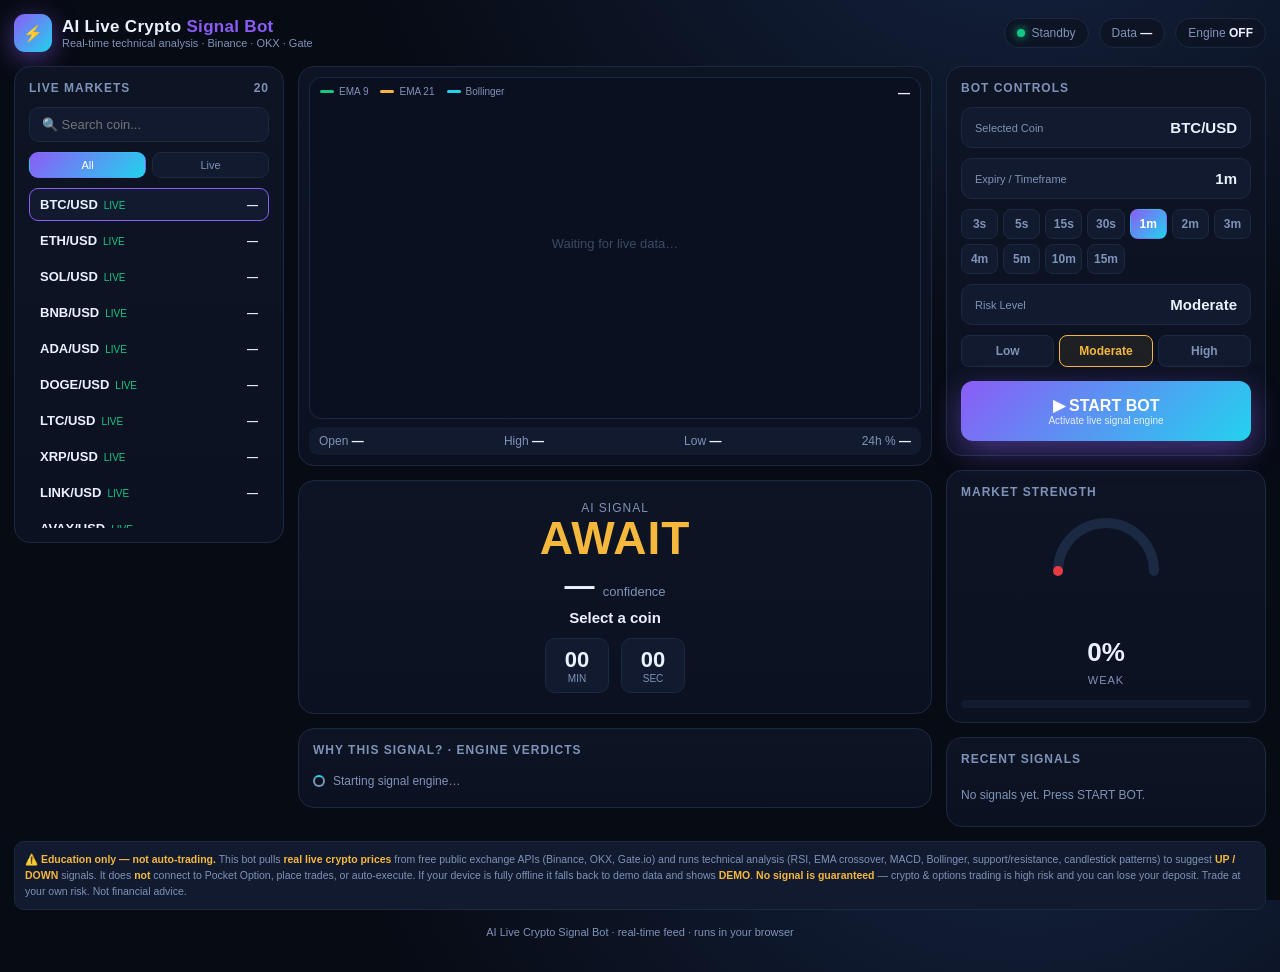
==== crypto.html @ a2db17c5 "Add simple homepage launcher, backtest guide; reorganize files for easy access Co-authored-by: arena" ====
<!DOCTYPE html>
<html lang="en">
<head>
<meta charset="UTF-8" />
<meta name="viewport" content="width=device-width, initial-scale=1.0, maximum-scale=1.0, user-scalable=no" />
<title>AI Live Crypto Signal Bot — Real-Time Signals</title>
<base href="./">
<style>
  :root{
    --bg:#070b14; --panel:#0d1424; --panel2:#111a2e; --line:#1c2942;
    --txt:#eaf1ff; --mut:#7f93b8; --green:#16c784; --red:#ea3943; --cyan:#22d3ee;
    --gold:#f5b83d; --violet:#8b5cf6;
  }
  *{box-sizing:border-box;margin:0;padding:0;-webkit-tap-highlight-color:transparent}
  html,body{height:100%}
  body{
    background:radial-gradient(1200px 800px at 80% -10%,#14223f 0%,var(--bg) 55%);
    color:var(--txt);font-family:-apple-system,BlinkMacSystemFont,"Segoe UI",Roboto,Helvetica,Arial,sans-serif;
    overflow-x:hidden;
  }
  .wrap{max-width:1280px;margin:0 auto;padding:14px}
  header{display:flex;align-items:center;justify-content:space-between;gap:12px;flex-wrap:wrap;margin-bottom:14px}
  .logo{display:flex;align-items:center;gap:10px}
  .logo .bolt{width:38px;height:38px;border-radius:11px;display:grid;place-items:center;
    background:linear-gradient(135deg,var(--violet),var(--cyan));box-shadow:0 6px 24px rgba(139,92,246,.5)}
  .logo h1{font-size:17px;letter-spacing:.3px}
  .logo small{display:block;color:var(--mut);font-size:11px;font-weight:500}
  .hdr-right{display:flex;gap:10px;align-items:center;flex-wrap:wrap}
  .status-pill{display:flex;align-items:center;gap:7px;background:var(--panel);border:1px solid var(--line);
    padding:7px 12px;border-radius:30px;font-size:12px;color:var(--mut)}
  .dot{width:8px;height:8px;border-radius:50%;background:var(--green);box-shadow:0 0 8px var(--green);animation:pulse 1.6s infinite}
  .dot.off{background:var(--mut);box-shadow:none;animation:none}
  @keyframes pulse{50%{opacity:.4}}
  .serv{padding:7px 12px;border-radius:30px;background:var(--panel);border:1px solid var(--line);font-size:12px;color:var(--mut)}
  .serv b{color:var(--txt)}

  .grid{display:grid;grid-template-columns:270px 1fr 320px;gap:14px}
  @media(max-width:1080px){.grid{grid-template-columns:1fr 1fr}.col-right{grid-column:1/-1}}
  @media(max-width:760px){.grid{grid-template-columns:1fr}.col-right{grid-column:auto}}

  .panel{background:linear-gradient(180deg,var(--panel),#0b1120);border:1px solid var(--line);border-radius:16px;padding:14px;margin-bottom:14px}
  .panel h3{font-size:12px;letter-spacing:1px;text-transform:uppercase;color:var(--mut);margin-bottom:12px;display:flex;align-items:center;justify-content:space-between}

  .search{width:100%;background:var(--panel2);border:1px solid var(--line);border-radius:10px;color:var(--txt);
    padding:9px 12px;font-size:13px;margin-bottom:10px;outline:none}
  .search:focus{border-color:var(--violet)}
  .pair-cats{display:flex;gap:6px;margin-bottom:10px}
  .cat{flex:1;text-align:center;padding:6px;border-radius:9px;font-size:11px;cursor:pointer;background:var(--panel2);border:1px solid var(--line);color:var(--mut)}
  .cat.active{background:linear-gradient(135deg,var(--violet),var(--cyan));color:#fff;border-color:transparent}
  .pairs{max-height:340px;overflow-y:auto;display:flex;flex-direction:column;gap:3px}
  .pair{display:flex;align-items:center;justify-content:space-between;padding:8px 10px;border-radius:9px;cursor:pointer;border:1px solid transparent;font-size:13px}
  .pair:hover{background:var(--panel2)}
  .pair.active{background:var(--panel2);border-color:var(--violet)}
  .pair .name{font-weight:600}
  .pair .tag{font-size:10px;color:var(--green);margin-left:6px}
  .pair .pct{font-size:11px;font-weight:700;display:flex;align-items:center;gap:4px}
  .pct.up{color:var(--green)} .pct.down{color:var(--red)}

  .sel{display:flex;align-items:center;justify-content:space-between;background:var(--panel2);border:1px solid var(--line);border-radius:11px;padding:11px 13px;margin-bottom:10px}
  .sel .lb{font-size:11px;color:var(--mut)}
  .sel .val{font-weight:700;font-size:15px}
  .tf{display:grid;grid-template-columns:repeat(7,1fr);gap:5px;margin-bottom:10px}
  .tf button{padding:7px 0;background:var(--panel2);border:1px solid var(--line);border-radius:8px;color:var(--mut);font-size:12px;cursor:pointer;font-weight:600}
  .tf button.active{background:linear-gradient(135deg,var(--violet),var(--cyan));color:#fff;border-color:transparent}
  .risk{display:grid;grid-template-columns:repeat(3,1fr);gap:5px;margin-bottom:14px}
  .risk button{padding:8px 0;background:var(--panel2);border:1px solid var(--line);border-radius:8px;color:var(--mut);font-size:12px;cursor:pointer;font-weight:600}
  .risk button.active{border-color:var(--gold);color:var(--gold);background:rgba(245,184,61,.08)}
  .startbtn{width:100%;padding:15px;border:none;border-radius:12px;font-size:16px;font-weight:800;cursor:pointer;
    background:linear-gradient(135deg,var(--violet),var(--cyan));color:#fff;box-shadow:0 10px 30px rgba(139,92,246,.45);
    transition:transform .15s,box-shadow .15s}
  .startbtn:active{transform:scale(.98)}
  .startbtn.running{background:linear-gradient(135deg,var(--red),#ff8a00);box-shadow:0 10px 30px rgba(234,57,67,.4)}
  .startbtn small{display:block;font-size:10px;font-weight:500;opacity:.85}

  .signal-card{text-align:center;padding:6px 4px}
  .sc-big{font-size:46px;font-weight:900;letter-spacing:1px;line-height:1}
  .sc-big.up{color:var(--green);text-shadow:0 0 30px rgba(22,199,132,.5)}
  .sc-big.down{color:var(--red);text-shadow:0 0 30px rgba(234,57,67,.5)}
  .sc-big.wait{color:var(--gold)}
  .conf{font-size:30px;font-weight:800;color:var(--txt);margin:8px 0 4px}
  .conf small{font-size:13px;color:var(--mut);font-weight:500}
  .sc-lbl{font-size:12px;color:var(--mut);letter-spacing:1px;text-transform:uppercase}
  .sc-pair{font-size:15px;font-weight:700;margin-top:6px}

  .cd{display:flex;align-items:center;gap:12px;justify-content:center;margin-top:12px}
  .cdbox{background:var(--panel2);border:1px solid var(--line);border-radius:10px;padding:8px 12px;text-align:center;min-width:64px}
  .cdbox .n{font-size:22px;font-weight:800;font-variant-numeric:tabular-nums}
  .cdbox .u{font-size:10px;color:var(--mut)}

  #chartWrap{position:relative;width:100%;border:1px solid var(--line);border-radius:12px;overflow:hidden;background:#0a1020}
  canvas#chart{width:100%;display:block;height:340px}
  .chart-legend{position:absolute;top:8px;left:10px;display:flex;gap:12px;font-size:10px;color:var(--mut)}
  .chart-legend span{display:flex;align-items:center;gap:5px}
  .sw{width:14px;height:3px;border-radius:2px;display:inline-block}
  .price-tag{position:absolute;right:10px;top:8px;font-size:12px;font-weight:700}
  .price-tag.up{color:var(--green)} .price-tag.down{color:var(--red)}

  .scanner-line{display:flex;align-items:center;gap:8px;padding:5px 0;font-size:12px;color:var(--mut);min-height:24px;transition:.3s}
  .scanner-line.active{color:var(--txt)}
  .spin{display:inline-block;width:12px;height:12px;border:2px solid var(--mut);border-top-color:var(--cyan);border-radius:50%;animation:rot .7s linear infinite}
  @keyframes rot{to{transform:rotate(360deg)}}
  .check{color:var(--green);font-weight:700}

  .sig-log{max-height:300px;overflow-y:auto;display:flex;flex-direction:column;gap:5px}
  .sig-item{display:flex;align-items:center;gap:8px;background:var(--panel2);border:1px solid var(--line);border-radius:9px;padding:8px 10px;font-size:12px}
  .sig-item .p{font-weight:700;min-width:86px}
  .sig-item .dir{font-weight:800;padding:3px 9px;border-radius:6px;font-size:11px}
  .sig-item .dir.up{background:rgba(22,199,132,.15);color:var(--green)}
  .sig-item .dir.down{background:rgba(234,57,67,.15);color:var(--red)}
  .sig-item .c{margin-left:auto;font-weight:800}
  .sig-item .t{color:var(--mut);font-variant-numeric:tabular-nums}

  .gauge{display:flex;flex-direction:column;align-items:center;gap:6px}
  .gauge-ring{width:120px;height:120px}
  .gauge .gl{font-size:26px;font-weight:800}
  .gauge .gt{font-size:11px;letter-spacing:1px;text-transform:uppercase;color:var(--mut)}
  .gauge-bar{width:100%;height:8px;background:var(--panel2);border-radius:5px;overflow:hidden;margin-top:8px}
  .gauge-bar i{display:block;height:100%;background:linear-gradient(90deg,var(--cyan),var(--violet));border-radius:5px;transition:width .5s}

  .strat{display:flex;align-items:center;gap:8px;padding:7px 0;font-size:12px;border-bottom:1px dashed var(--line)}
  .strat:last-child{border-bottom:none}
  .strat .sname{font-weight:600}
  .strat .sval{margin-left:auto;font-size:10px;padding:2px 8px;border-radius:20px;font-weight:700}
  .sval.ok{background:rgba(22,199,132,.15);color:var(--green)}
  .sval.no{background:rgba(234,57,67,.15);color:var(--red)}
  .sval.mid{background:rgba(245,184,61,.15);color:var(--gold)}

  .tick{display:flex;justify-content:space-between;font-size:12px;color:var(--mut);margin-top:8px;padding:7px 10px;background:var(--panel2);border-radius:9px}
  .tick b{color:var(--txt);font-variant-numeric:tabular-nums}

  .disc{font-size:10.5px;color:var(--mut);line-height:1.5;border:1px solid var(--line);border-radius:10px;padding:10px;background:var(--panel2)}
  .disc b{color:var(--gold)}
  footer{margin-top:16px;text-align:center;color:var(--mut);font-size:11px;padding-bottom:20px}

  ::-webkit-scrollbar{width:7px;height:7px}
  ::-webkit-scrollbar-thumb{background:var(--line);border-radius:4px}
  ::-webkit-scrollbar-track{background:transparent}
</style>
</head>
<body>
<div class="wrap">

  <header>
    <div class="logo">
      <div class="bolt">⚡</div>
      <div>
        <h1>AI Live Crypto <span style="color:var(--violet)">Signal Bot</span></h1>
        <small>Real-time technical analysis · Binance · OKX · Gate</small>
      </div>
    </div>
    <div class="hdr-right">
      <div class="status-pill"><span class="dot" id="stDot"></span><span id="stTxt">Standby</span></div>
      <div class="serv">Data <b id="srcPill">—</b></div>
      <div class="serv">Engine <b id="engineState">OFF</b></div>
    </div>
  </header>

  <div class="grid">
    <!-- LEFT: pairs -->
    <div class="col-left">
      <div class="panel">
        <h3>Live Markets <span id="pairCount" style="color:var(--mut)">0</span></h3>
        <input class="search" id="pairSearch" placeholder="🔍 Search coin..." />
        <div class="pair-cats">
          <button class="cat active" data-f="all">All</button>
          <button class="cat" data-f="LIVE">Live</button>
        </div>
        <div class="pairs" id="pairList"></div>
      </div>
    </div>

    <!-- CENTER: chart + signal -->
    <div class="col-center">
      <div class="panel" style="padding:10px">
        <div id="chartWrap">
          <div class="chart-legend">
            <span><span class="sw" style="background:var(--green)"></span>EMA 9</span>
            <span><span class="sw" style="background:var(--gold)"></span>EMA 21</span>
            <span><span class="sw" style="background:var(--cyan)"></span>Bollinger</span>
          </div>
          <div class="price-tag" id="priceTag">—</div>
          <canvas id="chart"></canvas>
        </div>
        <div class="tick">
          <span>Open <b id="tOpen">—</b></span>
          <span>High <b id="tHigh">—</b></span>
          <span>Low <b id="tLow">—</b></span>
          <span>24h % <b id="tVol">—</b></span>
        </div>
      </div>

      <div class="panel">
        <div class="signal-card">
          <div class="sc-lbl">AI Signal</div>
          <div class="sc-big wait" id="scDir">AWAIT</div>
          <div class="conf"><span id="scConf">—</span> <small>confidence</small></div>
          <div class="sc-pair" id="scPair">Select a coin</div>
          <div class="cd">
            <div class="cdbox"><div class="n" id="cdMin">00</div><div class="u">MIN</div></div>
            <div class="cdbox"><div class="n" id="cdSec">00</div><div class="u">SEC</div></div>
          </div>
        </div>
      </div>

      <div class="panel">
        <h3>Why this signal? · Engine verdicts</h3>
        <div class="scanner-line" id="scanRoot"><span class="spin"></span><span>Starting signal engine…</span></div>
        <div id="scanList"></div>
      </div>
    </div>

    <!-- RIGHT: controls + recent -->
    <div class="col-right">
      <div class="panel">
        <h3>Bot Controls</h3>
        <div class="sel"><span class="lb">Selected Coin</span><span class="val" id="ctlPair">—</span></div>
        <div class="sel"><span class="lb">Expiry / Timeframe</span><span class="val" id="ctlTF">1m</span></div>
        <div class="tf" id="tfRow"></div>
        <div class="sel" style="margin-top:8px"><span class="lb">Risk Level</span><span class="val" id="ctlRisk">Moderate</span></div>
        <div class="risk" id="riskRow"></div>
        <button class="startbtn" id="startBtn">▶ START BOT<small>Activate live signal engine</small></button>
      </div>

      <div class="panel">
        <h3>Market Strength</h3>
        <div class="gauge">
          <canvas class="gauge-ring" id="gauge" width="120" height="120"></canvas>
          <div class="gl" id="gaugeVal">—</div>
          <div class="gt" id="gaugeLbl">Standby</div>
          <div class="gauge-bar"><i id="gaugeFill" style="width:0%"></i></div>
        </div>
      </div>

      <div class="panel">
        <h3>Recent Signals</h3>
        <div class="sig-log" id="sigLog"><div style="color:var(--mut);font-size:12px;padding:10px 0">No signals yet. Press START BOT.</div></div>
      </div>
    </div>
  </div>

  <div class="disc">
    <b>⚠️ Education only — not auto-trading.</b> This bot pulls <b>real live crypto prices</b> from free public exchange APIs
    (Binance, OKX, Gate.io) and runs technical analysis (RSI, EMA crossover, MACD, Bollinger, support/resistance, candlestick
    patterns) to suggest <b>UP / DOWN</b> signals. It does <b>not</b> connect to Pocket Option, place trades, or auto-execute.
    If your device is fully offline it falls back to demo data and shows <b>DEMO</b>. <b>No signal is guaranteed</b> — crypto &
    options trading is high risk and you can lose your deposit. Trade at your own risk. Not financial advice.
  </div>

  <footer>AI Live Crypto Signal Bot · real-time feed · runs in your browser</footer>
</div>

<script>
/* =========================================================
   AI LIVE CRYPTO SIGNAL BOT — real market data, real analysis
   ========================================================= */

/* ---------------- LIVE PAIRS (real data) ---------------- */
const CRYPTO = ["BTC","ETH","SOL","BNB","ADA","DOGE","LTC","XRP","LINK","AVAX",
                "MATIC","DOT","TRX","TON","SHIB","UNI","ATOM","NEAR","AAVE","ARB"];
// each: [display, BinanceSymbol, OKX-instId, GatePair]
const PAIRS = CRYPTO.map(b=>[b+"/USD", b+"USDT", b+"-USDT", b+"_USDT"]);

/* ---------------- TIME FRAMES ---------------- */
const TFS = ["3s","5s","15s","30s","1m","2m","3m","4m","5m","10m","15m"];
const TF_MS = { "3s":3000,"5s":5000,"15s":15000,"30s":30000,"1m":60000,"2m":120000,
  "3m":180000,"4m":240000,"5m":300000,"10m":600000,"15m":900000 };

/* ---------------- STATE ---------------- */
const state = {
  running:false,
  pairIdx:0,
  filter:"all",
  tf:"1m",
  risk:"Moderate",
  candles:[],
  lastClose:0,
  change:{},
  feedName:"",
  live:false,
  momentum:0,
  vol:0.002,
  regime:"range",
  timer:null,
  lastSignalTf:0,
  scannerIdx:0
};

/* ---------------- LIVE DATA LOADER (multi-exchange) ---------------- */
function norm(o,h,l,c,t){ return {o:+o,h:+h,l:+l,c:+c,t:+t}; }
// Each provider: build URL from pair entry, parse raw JSON into candles (oldest-first).
const PROVIDERS = [
  { name:"Binance", build:s=>`https://data-api.binance.vision/api/v3/klines?symbol=${s[1]}&interval=1m&limit=150`,
    parse:raw=>raw.map(k=>norm(k[1],k[2],k[3],k[4],k[0])) },
  { name:"OKX", build:s=>`https://www.okx.com/api/v5/market/candles?instId=${s[2]}&bar=1m&limit=150`,
    parse:raw=>raw.data.map(k=>norm(k[1],k[2],k[3],k[4],k[0])) },
  { name:"Gate", build:s=>`https://api.gateio.ws/api/v4/spot/candlesticks?currency_pair=${s[3]}&interval=1m&limit=150`,
    parse:raw=>raw.map(k=>norm(k[5],k[3],k[4],k[2],k[0]*1000)) }
];
async function loadLive(){
  const sym=PAIRS[state.pairIdx];
  for(const p of PROVIDERS){
    try{
      const res=await fetch(p.build(sym));
      if(!res.ok) continue;
      const raw=await res.json();
      let arr; try{ arr=p.parse(raw); }catch(e){ continue; }
      if(!arr || arr.length<30) continue;
      arr.sort((a,b)=>a.t-b.t); // oldest-first regardless of provider order
      state.candles=arr;
      state.lastClose=arr[arr.length-1].c;
      state.feedName=p.name;
      state.live=true;
      state.change[sym[0]] = arr.length>1 ? (arr[arr.length-1].c-arr[0].c)/arr[0].c*100 : 0;
      return true;
    }catch(e){ /* try next exchange */ }
  }
  state.live=false;
  state.feedName="offline";
  return false;
}

/* ---------------- DEMO FALLBACK (only when device is fully offline) ---------------- */
function genCandle(){
  if(Math.random()<0.06){ const r=Math.random(); state.regime=r<0.35?"up":r<0.7?"down":"range"; }
  let drift=0; if(state.regime==="up")drift=0.0009; else if(state.regime==="down")drift=-0.0009;
  state.momentum=state.momentum*0.7+(Math.random()-0.5)*0.0016+drift*0.5;
  state.vol=Math.max(0.0006,state.vol*0.9+Math.abs(Math.random()-0.5)*0.0006);
  const o=state.lastClose||100;
  const c=Math.max(1,o*(1+state.momentum+(Math.random()-0.5)*state.vol));
  const hi=Math.max(o,c)*(1+Math.random()*state.vol*0.6);
  const lo=Math.min(o,c)*(1-Math.random()*state.vol*0.6);
  state.lastClose=c;
  return {o,h:hi,l:lo,c,t:Date.now(),v:Math.random()*400+100};
}

/* ---------------- INDICATORS ---------------- */
function ema(arr,p){ const k=2/(p+1);const out=[];let prev=arr[0];
  for(let i=0;i<arr.length;i++){prev= i===0?arr[0]:arr[i]*k+prev*(1-k);out.push(prev);} return out; }
function rsi(closes,p=14){ let g=0,l=0;const out=[null];
  for(let i=1;i<closes.length;i++){ const d=closes[i]-closes[i-1];
    if(i<=p){ g+=d>0?d:0;l+=d<0?-d:0; if(i===p){g/=p;l/=p;out.push(100-100/(1+(l===0?1e-9:g/l)));} continue; }
    g=(g*(p-1)+(d>0?d:0))/p; l=(l*(p-1)+(d<0?-d:0))/p; out.push(100-100/(1+(l===0?1e-9:g/l))); }
  return out; }
function sma(arr,p){ const out=[];for(let i=0;i<arr.length;i++){ if(i<p-1){out.push(null);continue;}let s=0;for(let j=i-p+1;j<=i;j++)s+=arr[j];out.push(s/p);}return out; }
function std(arr,p){ const out=[];const m=sma(arr,p);for(let i=0;i<arr.length;i++){ if(m[i]==null){out.push(null);continue;}let s=0;for(let j=i-p+1;j<=i;j++)s+=(arr[j]-m[i])**2;out.push(Math.sqrt(s/p));}return out; }
function macd(closes,fast=12,slow=26,sig=9){ const ef=ema(closes,fast),es=ema(closes,slow);
  const ml=closes.map((_,i)=>ef[i]-es[i]); const signal=ema(ml,sig); const hist=ml.map((v,i)=>v-signal[i]); return {hist}; }

/* ---------------- SIGNAL ANALYSIS ---------------- */
function analyze(candles){
  const closes=candles.map(x=>x.c), highs=candles.map(x=>x.h), lows=candles.map(x=>x.l);
  const R=rsi(closes,14), e9=ema(closes,9), e21=ema(closes,21);
  const bbM=sma(closes,20), bbS=std(closes,20);
  const bbU=bbM.map((m,i)=>m==null?null:m+2*bbS[i]);
  const bbL=bbM.map((m,i)=>m==null?null:m-2*bbS[i]);
  const {hist:mhist}=macd(closes);
  const n=candles.length, last=candles[n-1], prev=candles[n-2], r=R[n-1];
  let score=0, reasons=[];

  const emaUp=e9[n-1]>e21[n-1];
  const cross=(e9[n-1]-e21[n-1])*(e9[n-2]-e21[n-2])<0;
  if(emaUp){ score+=0.22; if(cross){score+=0.18;reasons.push(["EMA Crossover","CONFIRMED","ok"]);}else reasons.push(["EMA Trend","BULLISH","ok"]); }
  else { score-=0.22; if(cross){score-=0.18;reasons.push(["EMA Crossover","BEARISH","ok"]);}else reasons.push(["EMA Trend","BEARISH","ok"]); }

  if(r<70&&r>30){ if(r>55)score-=0.12; else if(r<45)score+=0.12; }
  if(r>72)score-=0.15; else if(r<28)score+=0.15;
  reasons.push(["RSI (14)", r<30?"OVERSOLD":r>70?"OVERBOUGHT":"NEUTRAL", r<30||r>70?"ok":"mid"]);

  const h0=mhist[n-1]; if(h0>0)score+=0.15; else score-=0.15;
  reasons.push(["MACD", h0>0?"BULLISH":"BEARISH","ok"]);

  if(bbU[n-1]!=null){
    if(last.c>bbU[n-1]){score+=0.18;reasons.push(["Bollinger","UPPER BREAK","ok"]);}
    else if(last.c<bbL[n-1]){score-=0.18;reasons.push(["Bollinger","LOWER BREAK","ok"]);}
    else reasons.push(["Bollinger","IN RANGE","mid"]);
  }

  const look=Math.min(20,n-1); let hi=0,lo=1e9,hiAt=0,loAt=0;
  for(let i=n-look;i<n;i++){ if(highs[i]>hi){hi=highs[i];hiAt=i;} if(lows[i]<lo){lo=lows[i];loAt=i;} }
  if(hiAt<loAt){score+=0.14;reasons.push(["Support/Resistance","SUPPORT HOLD","ok"]);}
  else if(loAt<hiAt){score-=0.14;reasons.push(["Support/Resistance","RESISTANCE","ok"]);}

  const body=last.c-last.o, rng=last.h-last.l||1e-9; let pat;
  if(body>0&&prev.c<prev.o&&last.c>prev.o&&last.o<prev.c) pat=["Bullish Engulfing","ok"];
  else if(body<0&&prev.c>prev.o&&last.c<prev.o&&last.o>prev.c) pat=["Bearish Engulfing","ok"];
  else if(Math.abs(body)/rng>0.7) pat=body>0?["Strong Bull Candle","ok"]:["Strong Bear Candle","ok"];
  else pat=["Neutral Body","mid"];
  if(pat[0]==="Bullish Engulfing")score+=0.18;
  if(pat[0]==="Bearish Engulfing")score-=0.18;
  reasons.push(["Candlestick",pat[0],pat[1]]);

  score=Math.max(-1,Math.min(1,score));
  return {score,reasons,r,last};
}

function makeSignal(){
  if(state.candles.length<30) return {dir:"wait",conf:0,reasons:[]};
  const a=analyze(state.candles);
  const abs=Math.abs(a.score);
  if(abs<0.22) return {dir:"wait",conf:Math.round(50+abs*20),reasons:a.reasons};
  let conf=52+abs*42;
  if(state.risk==="High") conf=Math.min(94,conf+2);
  else if(state.risk==="Low") conf=Math.max(52,conf-3);
  conf=Math.min(94,Math.max(52,conf+(Math.random()-0.5)*3));
  return {dir:a.score>0?"UP":"DOWN",conf:Math.round(conf),reasons:a.reasons};
}

/* ---------------- RENDER HELPERS ---------------- */
const $=id=>document.getElementById(id);
const cur=()=>PAIRS[state.pairIdx];

function renderPairs(){
  const list=$("pairList");
  const q=($("pairSearch").value||"").toUpperCase();
  const arr=PAIRS.filter(p=>p[0].includes(q));
  $("pairCount").textContent=arr.length;
  list.innerHTML=arr.map((p,i)=>{
    const gi=PAIRS.indexOf(p);
    const act=gi===state.pairIdx?"active":"";
    const ch=state.change[p[0]];
    let pct="—",cls="",arrow="";
    if(ch!=null){ pct=(ch>=0?"+":"")+ch.toFixed(2)+"%"; cls=ch>=0?"up":"down"; arrow=ch>0?"▲":ch<0?"▼":""; }
    return `<div class="pair ${act}" data-idx="${gi}">
      <span><span class="name">${p[0]}</span><span class="tag">LIVE</span></span>
      <span class="pct ${cls}">${arrow} ${pct}</span></div>`;
  }).join("");
}
function renderTF(){ $("tfRow").innerHTML=TFS.map(t=>`<button class="${t===state.tf?'active':''}" data-tf="${t}">${t}</button>`).join(""); }
function renderRisk(){ $("riskRow").innerHTML=["Low","Moderate","High"].map(r=>`<button class="${r===state.risk?'active':''}" data-risk="${r}">${r}</button>`).join(""); }
function renderCtl(){ $("ctlPair").textContent=cur()[0]; $("ctlTF").textContent=state.tf; $("ctlRisk").textContent=state.risk; }

/* ---------------- CHART ---------------- */
const canvas=$("chart"), ctx=canvas.getContext("2d");
function sizeCanvas(){ const w=canvas.clientWidth||600,h=340; canvas.width=w; canvas.height=h; }
function drawChart(){
  sizeCanvas();
  const c=state.candles, w=canvas.width, h=canvas.height;
  ctx.clearRect(0,0,w,h);
  if(c.length<2){ ctx.fillStyle="#3a4a66";ctx.font="13px sans-serif";ctx.textAlign="center";ctx.fillText("Waiting for live data…",w/2,h/2); return; }
  const closes=c.map(x=>x.c), e9=ema(closes,9), e21=ema(closes,21);
  const bbM=sma(closes,20),bbS=std(closes,20);
  const bbU=bbM.map((m,i)=>m==null?null:m+2*bbS[i]);
  const bbL=bbM.map((m,i)=>m==null?null:m-2*bbS[i]);
  const n=Math.min(c.length,80), start=c.length-n;
  let min=1e9,max=0; for(let i=start;i<c.length;i++){min=Math.min(min,c[i].l);max=Math.max(max,c[i].h);}
  min-=(max-min)*0.05; max+=(max-min)*0.05;
  const X=i=>(i-start+0.5)/n*w, Y=v=>h-((v-min)/(max-min))*h;
  ctx.strokeStyle="#12203a";ctx.fillStyle="#3a4a66";ctx.lineWidth=1;ctx.font="10px sans-serif";
  for(let g=0;g<5;g++){ const yy=Y(min+(max-min)*g/4);ctx.beginPath();ctx.moveTo(0,yy);ctx.lineTo(w,yy);ctx.stroke();ctx.textAlign="left";ctx.fillText((min+(max-min)*g/4).toFixed(4),4,yy-3); }
  function band(arr){ctx.beginPath();let st=false;for(let i=start;i<c.length;i++){if(arr[i]==null)continue;const x=X(i),y=Y(arr[i]);if(!st){ctx.moveTo(x,y);st=true;}else ctx.lineTo(x,y);}ctx.stroke();}
  ctx.strokeStyle="rgba(34,211,238,.35)";band(bbU);band(bbL);
  const bw=Math.max(2,w/n*0.55);
  for(let i=start;i<c.length;i++){ const x=X(i),k=c[i],up=k.c>=k.o;
    ctx.strokeStyle=up?"#16c784":"#ea3943";ctx.fillStyle=up?"#16c784":"#ea3943";
    ctx.beginPath();ctx.moveTo(x,Y(k.h));ctx.lineTo(x,Y(k.l));ctx.lineWidth=1.3;ctx.stroke();
    const y0=Y(Math.max(k.o,k.c)),y1=Y(Math.min(k.o,k.c));
    if(y1-y0<1)ctx.fillRect(x-bw/2,y0,bw,1); else ctx.fillRect(x-bw/2,y0,bw,Math.max(1,y1-y0));
  }
  function line(arr,color){ctx.strokeStyle=color;ctx.lineWidth=1.4;ctx.beginPath();let st=false;
    for(let i=start;i<c.length;i++){if(arr[i]==null)continue;const x=X(i),y=Y(arr[i]);if(!st){ctx.moveTo(x,y);st=true;}else ctx.lineTo(x,y);}ctx.stroke();}
  line(e9,"#16c784"); line(e21,"#f5b83d");
  const lp=c[c.length-1].c;
  ctx.strokeStyle="rgba(234,239,255,.5)";ctx.setLineDash([4,4]);ctx.lineWidth=1;
  ctx.beginPath();ctx.moveTo(0,Y(lp));ctx.lineTo(w,Y(lp));ctx.stroke();ctx.setLineDash([]);
}
function drawGauge(){
  const g=$("gauge"),gc=g.getContext("2d");
  const val=Math.min(100,Math.max(0,state.strength||0));
  gc.clearRect(0,0,120,120); gc.lineWidth=10; gc.lineCap="round";
  gc.strokeStyle="#1c2942";gc.beginPath();gc.arc(60,60,48,Math.PI,2*Math.PI);gc.stroke();
  const col=val>66?"#16c784":val>40?"#f5b83d":"#ea3943";
  gc.strokeStyle=col;gc.beginPath();gc.arc(60,60,48,Math.PI,Math.PI+val/100*Math.PI);gc.stroke();
  $("gaugeFill").style.width=val+"%";
  $("gaugeVal").textContent=Math.round(val)+"%";
  $("gaugeLbl").textContent=val>66?"STRONG":val>40?"MODERATE":"WEAK";
}

/* ---------------- SCANNER ---------------- */
const SCAN=["Scanning live RSI (14)","Analyzing Candlestick Patterns","Checking EMA Crossover",
  "Monitoring Support & Resistance","Validating Trend Strength","Calculating Volatility Index","Finalizing AI Decision"];
function tickScanner(){ if(!state.running)return;
  const root=$("scanRoot"); root.innerHTML=`<span class="spin"></span><span>${SCAN[state.scannerIdx]}…</span>`; root.classList.add("active");
  state.scannerIdx=(state.scannerIdx+1)%SCAN.length; }

function renderVerdicts(reasons){ const el=$("scanList");
  el.innerHTML=reasons.map(r=>{ const cls=r[2]==="ok"?"ok":r[2]==="mid"?"mid":"no";
    return `<div class="strat"><span class="sname">📈 ${r[0]}</span><span class="sval ${cls}">${r[1]}</span></div>`; }).join(""); }

function pushSignal(sig){ const ts=new Date().toLocaleTimeString("en-GB",{hour12:false}); const log=$("sigLog");
  const empty=log.children.length===1&&log.children[0].textContent.includes("No signals"); if(empty)log.innerHTML="";
  const cls=sig.dir==="UP"?"up":"down";
  log.insertAdjacentHTML("afterbegin",`<div class="sig-item">
    <span class="p">${cur()[0]}</span><span class="dir ${cls}">${sig.dir}</span>
    <span class="tag" style="font-size:10px;color:var(--mut)">${state.tf}</span>
    <span class="c" style="color:${sig.dir==='UP'?'var(--green)':'var(--red)'}">${sig.conf}%</span>
    <span class="t">${ts}</span></div>`);
  if(log.children.length>30)log.lastChild.remove(); }

/* ---------------- ENGINE CORE ---------------- */
function tickEngine(){
  if(!state.running)return;
  const sig=makeSignal();
  state.strength=sig.dir==="wait"?Math.round(20+Math.abs(sig.conf-50)):sig.conf;
  const c=state.candles[state.candles.length-1];
  $("priceTag").textContent=c?c.c.toFixed(2):"—";
  $("priceTag").className="price-tag "+(sig.dir==="UP"?"up":sig.dir==="DOWN"?"down":"");
  $("tOpen").textContent=c?c.o.toFixed(2):"—";
  $("tHigh").textContent=c?c.h.toFixed(2):"—";
  $("tLow").textContent=c?c.l.toFixed(2):"—";
  const ch=state.change[cur()[0]];
  $("tVol").textContent=ch!=null?(ch>=0?"+":"")+ch.toFixed(2)+"%":"—";

  const sd=$("scDir"),sc=$("scConf");
  if(sig.dir==="UP"){sd.textContent="UP";sd.className="sc-big up";}
  else if(sig.dir==="DOWN"){sd.textContent="DOWN";sd.className="sc-big down";}
  else {sd.textContent="AWAIT";sd.className="sc-big wait";}
  sc.textContent=sig.conf+"%";
  const feed=state.live?` · <span style="color:var(--green)">LIVE ${state.feedName}</span>`:` · <span style="color:var(--gold)">DEMO</span>`;
  $("scPair").innerHTML=`${cur()[0]} · ${state.tf} · ${state.risk}${feed}`;
  renderVerdicts(sig.reasons||[]);
  drawGauge();

  if(sig.dir!=="wait" && (Date.now()-state.lastSignalTf)>TF_MS[state.tf]*0.8){ pushSignal(sig); state.lastSignalTf=Date.now(); }
}

/* ---------------- MAIN LOOP ---------------- */
async function startLoop(){
  state.candles=[]; state.momentum=0; state.regime="range";
  const ok=await loadLive();
  if(!ok){ state.lastClose=100; for(let i=0;i<45;i++)state.candles.push(genCandle()); }
  state.running=true;
  $("startBtn").innerHTML="⏹ STOP BOT<small>Engine running</small>";
  $("startBtn").classList.add("running");
  $("stDot").classList.remove("off");
  $("stTxt").textContent=state.live?"Connected · LIVE":"Offline · Demo";
  $("engineState").textContent="ON";
  $("srcPill").textContent=state.live?state.feedName:"DEMO";
  $("srcPill").style.color=state.live?"#16c784":"";
  renderCtl(); renderPairs();
  // Refresh live candles every 8 seconds.
  const tick=async ()=>{
    const ok=await loadLive();
    if(!ok){ if(state.candles.length)state.candles.push(genCandle()); else { state.lastClose=100; for(let i=0;i<45;i++)state.candles.push(genCandle()); } if(state.candles.length>300)state.candles.shift(); }
    tickEngine(); drawChart();
  };
  state.timer=setInterval(tick,8000);
  tickScanner();
  state.scanTimer=setInterval(tickScanner,2400);
  tickEngine(); drawChart();
}
function stopLoop(){
  state.running=false;
  if(state.timer)clearInterval(state.timer);
  if(state.scanTimer)clearInterval(state.scanTimer);
  $("startBtn").innerHTML="▶ START BOT<small>Activate live signal engine</small>";
  $("startBtn").classList.remove("running");
  $("stDot").classList.add("off");
  $("stTxt").textContent="Standby";
  $("engineState").textContent="OFF";
  $("srcPill").textContent="—"; $("srcPill").style.color="";
  $("scDir").textContent="AWAIT"; $("scDir").className="sc-big wait";
  $("scConf").textContent="—";
}

/* ---------------- COUNTDOWN ---------------- */
setInterval(()=>{
  if(!state.running){$("cdMin").textContent="00";$("cdSec").textContent="00";return;}
  let ms=(TF_MS[state.tf])-((Date.now())%TF_MS[state.tf]);
  $("cdMin").textContent=String(Math.floor(ms/60000)).padStart(2,"0");
  $("cdSec").textContent=String(Math.floor((ms%60000)/1000)).padStart(2,"0");
},250);

/* ---------------- EVENTS ---------------- */
$("startBtn").onclick=()=> state.running?stopLoop():startLoop();
$("pairList").addEventListener("click",e=>{
  const el=e.target.closest(".pair"); if(!el)return;
  state.pairIdx=+el.dataset.idx;
  renderPairs(); renderCtl();
  if(state.running)startFromSelected();
});
$("pairSearch").oninput=renderPairs;
document.querySelectorAll(".cat").forEach(b=>b.onclick=()=>{
  document.querySelectorAll(".cat").forEach(x=>x.classList.remove("active"));
  b.classList.add("active"); state.filter=b.dataset.f; renderPairs();
});
$("tfRow").addEventListener("click",e=>{ const b=e.target.closest("button"); if(!b)return;
  state.tf=b.dataset.tf; renderTF(); renderCtl(); });
$("riskRow").addEventListener("click",e=>{ const b=e.target.closest("button"); if(!b)return;
  state.risk=b.dataset.risk; renderRisk(); renderCtl(); });
function startFromSelected(){ stopLoop(); startLoop(); }

window.addEventListener("resize",drawChart);

/* ---------------- INIT ---------------- */
renderPairs(); renderTF(); renderRisk(); renderCtl();
drawChart(); drawGauge();
setInterval(()=>{ if(state.running)drawChart(); },600);
</script>
</body>
</html>
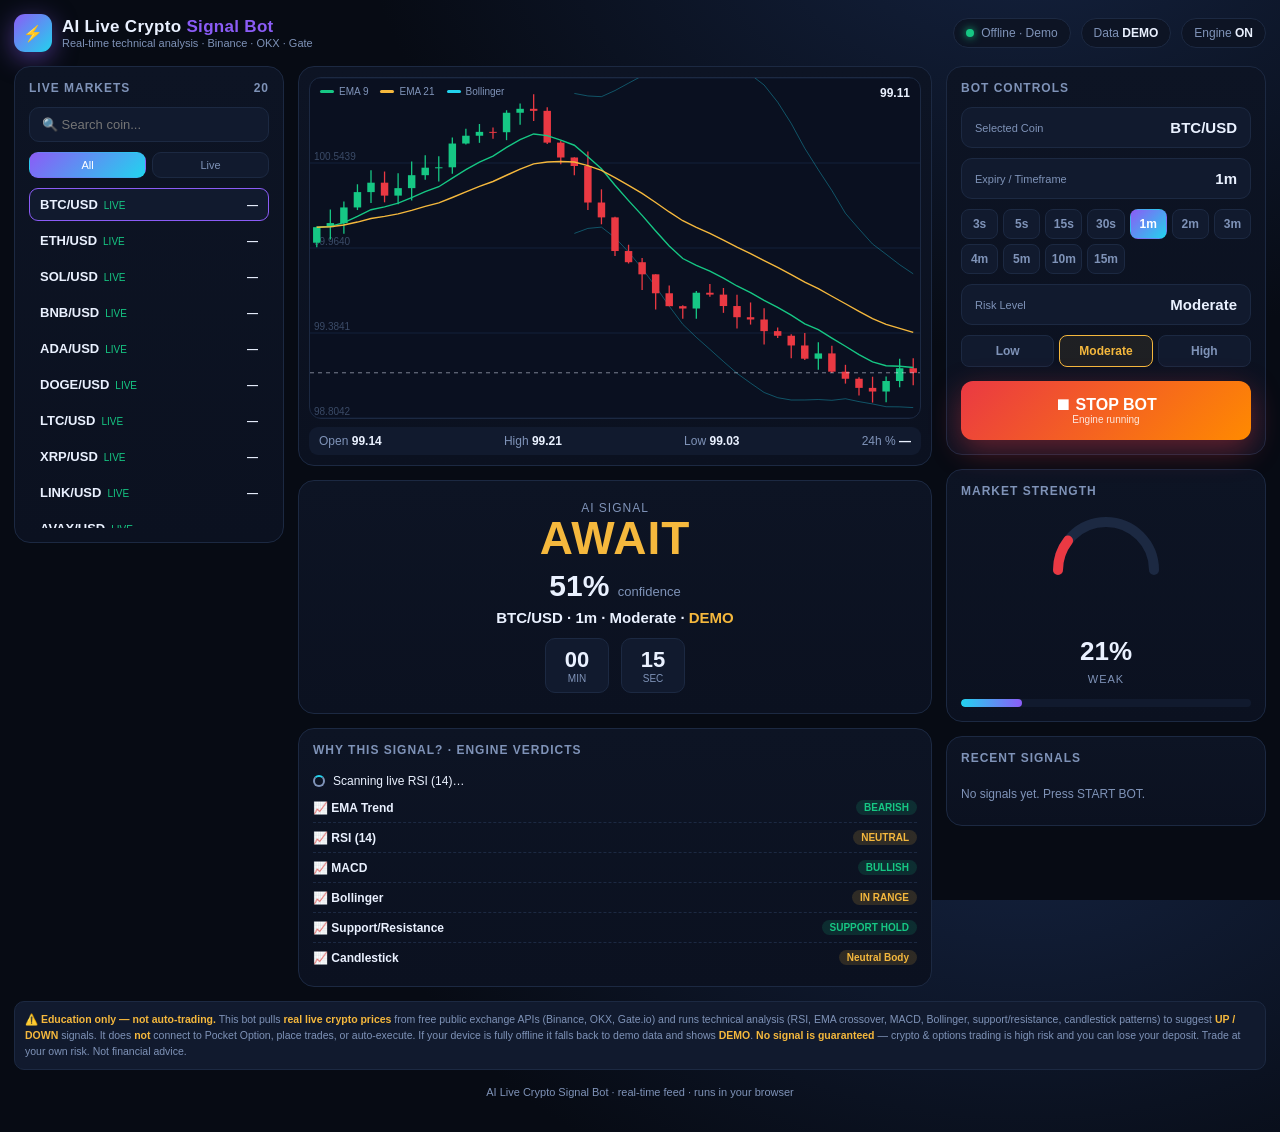
==== commit d5056333: "Harden forex data fallback, clearer offline errors, auto-start crypto bot; add rebuild prompt Co-aut" ====
--- a/crypto.html
+++ b/crypto.html
@@ -595,6 +595,8 @@
 renderPairs(); renderTF(); renderRisk(); renderCtl();
 drawChart(); drawGauge();
 setInterval(()=>{ if(state.running)drawChart(); },600);
+// Auto-start so signals appear immediately without pressing the button.
+setTimeout(()=>{ if(!state.running) startLoop(); }, 300);
 </script>
 </body>
 </html>
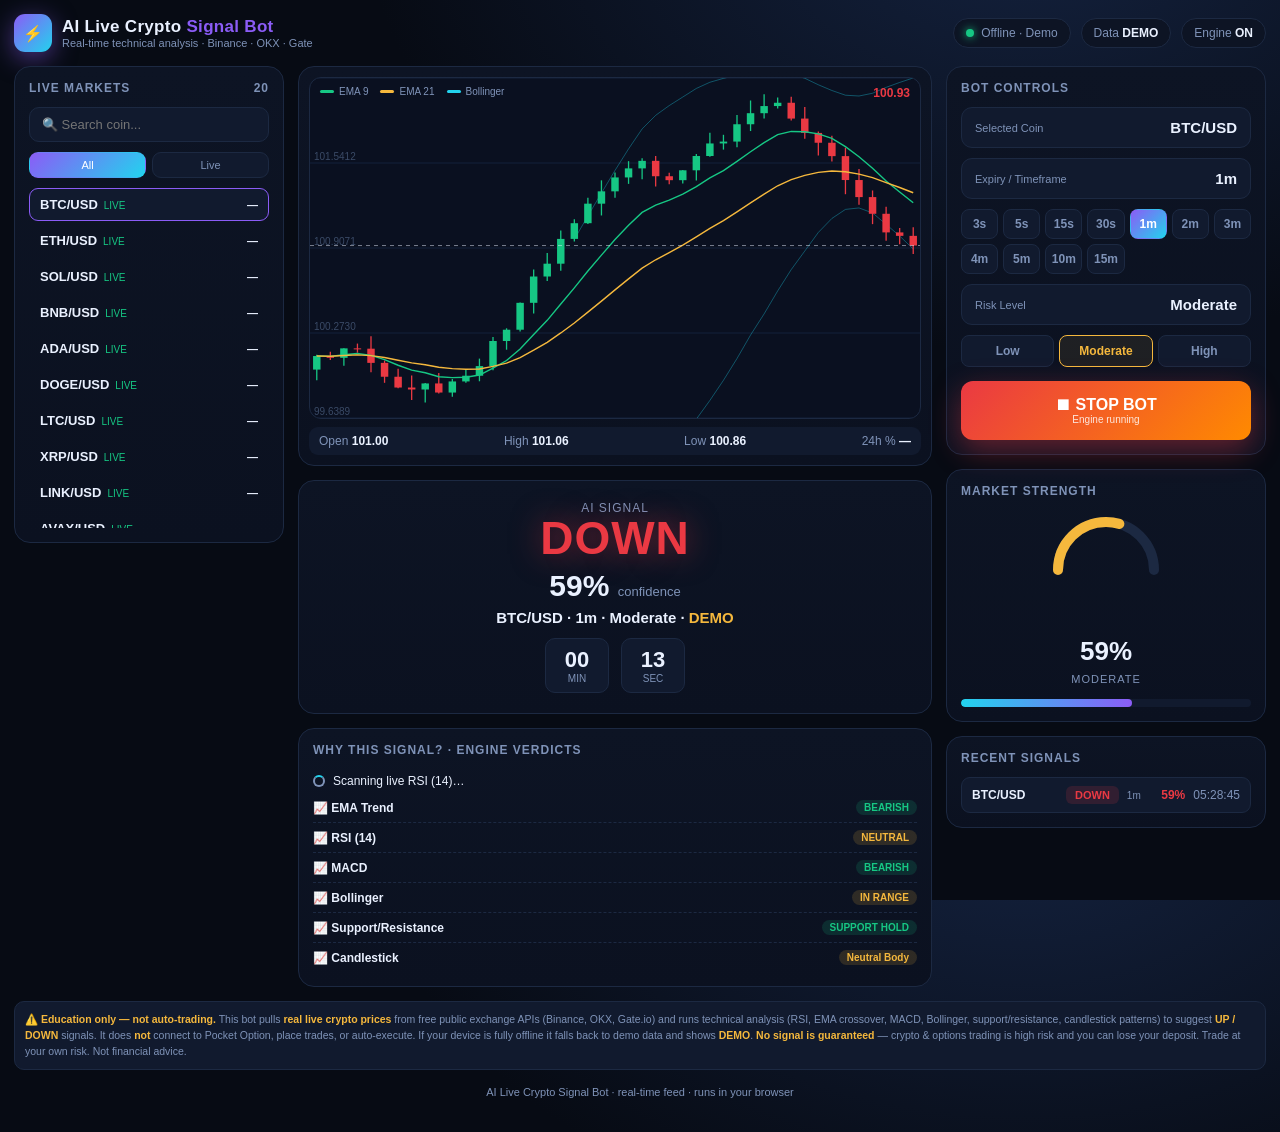
==== commit 37bdb644: "Make signals live: auto-reanalyze every cycle, always output UP/DOWN/BUY/SELL, scanner + countdown (" ====
--- a/crypto.html
+++ b/crypto.html
@@ -394,15 +394,15 @@
 }
 
 function makeSignal(){
-  if(state.candles.length<30) return {dir:"wait",conf:0,reasons:[]};
+  if(state.candles.length<30) return {dir:"UP",conf:50,reasons:[["Data","COLLECTING...","mid"]]};
   const a=analyze(state.candles);
   const abs=Math.abs(a.score);
-  if(abs<0.22) return {dir:"wait",conf:Math.round(50+abs*20),reasons:a.reasons};
-  let conf=52+abs*42;
-  if(state.risk==="High") conf=Math.min(94,conf+2);
-  else if(state.risk==="Low") conf=Math.max(52,conf-3);
-  conf=Math.min(94,Math.max(52,conf+(Math.random()-0.5)*3));
-  return {dir:a.score>0?"UP":"DOWN",conf:Math.round(conf),reasons:a.reasons};
+  // Always pick a direction so the signal updates each cycle (live bot).
+  let conf=50+abs*40;
+  if(state.risk==="High") conf=Math.min(90,conf+3);
+  else if(state.risk==="Low") conf=Math.max(50,conf-3);
+  conf=Math.round(Math.max(50,Math.min(90,conf)));
+  return {dir:a.score>=0?"UP":"DOWN",conf,reasons:a.reasons};
 }
 
 /* ---------------- RENDER HELPERS ---------------- */
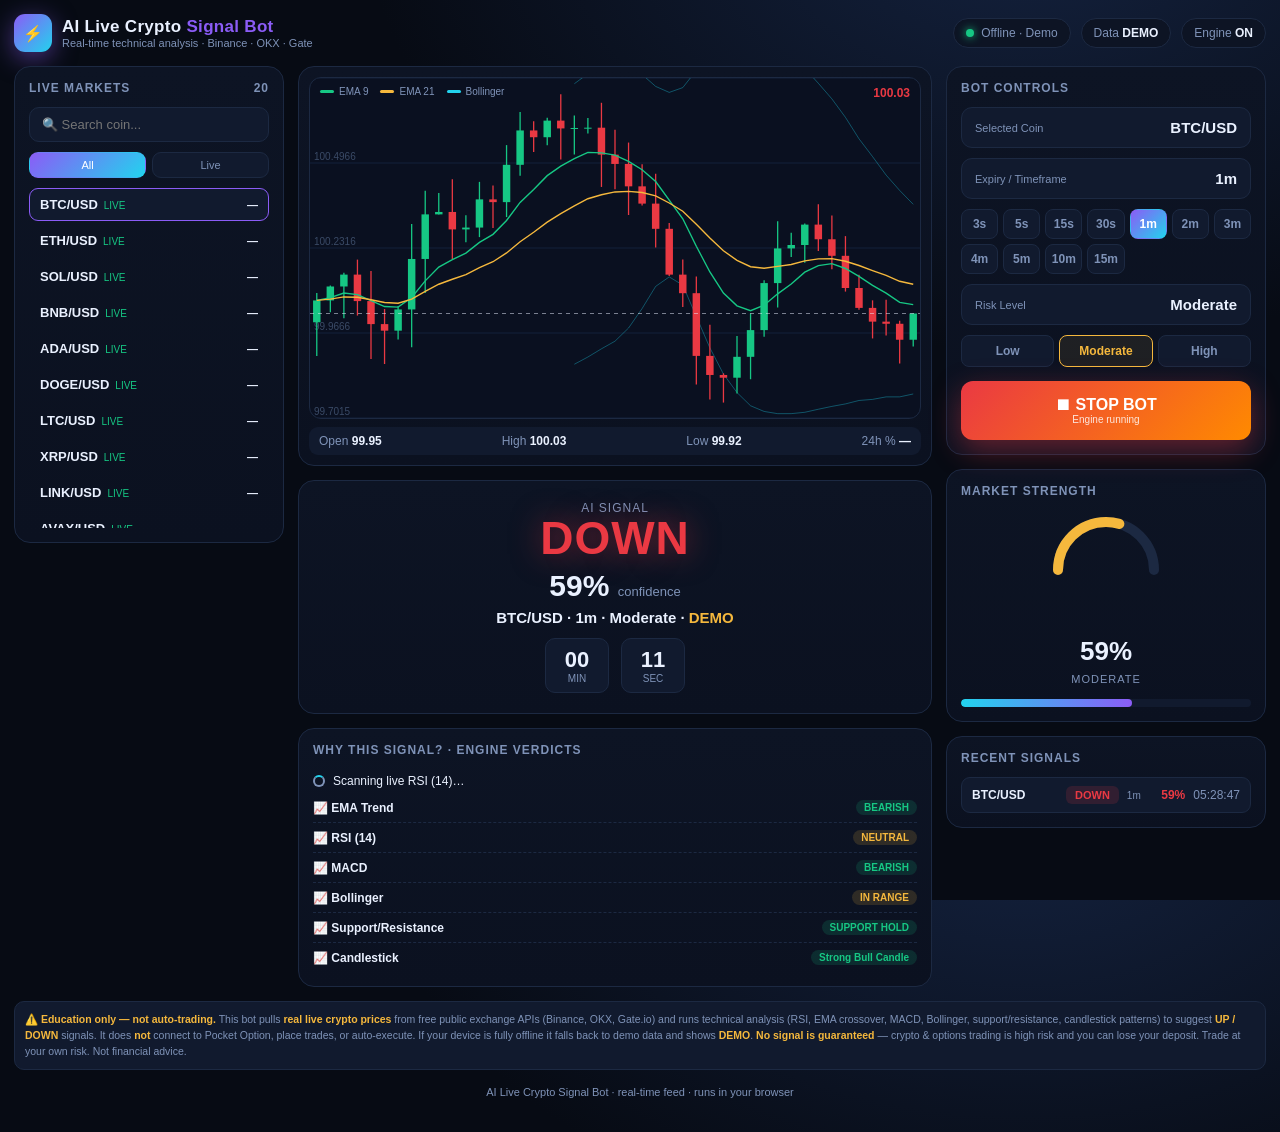
==== commit 0af0dae4: "Add flip alerts (sound + phone notification), copy-signal button, and live bot stats (counts, avg co" ====
--- a/crypto.html
+++ b/crypto.html
@@ -496,10 +496,33 @@
     <span class="t">${ts}</span></div>`);
   if(log.children.length>30)log.lastChild.remove(); }
 
+/* ---------------- SOUND / NOTIFY on direction flip ---------------- */
+let lastDir="";
+function beep(type){
+  try{
+    const ctx=new (window.AudioContext||window.webkitAudioContext)();
+    const o=ctx.createOscillator(),g=ctx.createGain();
+    o.connect(g); g.connect(ctx.destination); o.type="sine";
+    o.frequency.setValueAtTime(type==="UP"?880:220,ctx.currentTime);
+    g.gain.setValueAtTime(0.12,ctx.currentTime);
+    g.gain.exponentialRampToValueAtTime(0.001,ctx.currentTime+0.4);
+    o.start(); o.stop(ctx.currentTime+0.4);
+  }catch(e){}
+}
+function notifyFlip(sig){
+  if(lastDir && sig.dir!=="wait" && lastDir!==sig.dir){
+    beep(sig.dir);
+    try{ if("Notification" in window && Notification.permission==="granted")
+      new Notification("AI Signal → "+sig.dir+" "+cur()[0]+" ("+state.tf+") "+sig.conf+"%"); }catch(e){}
+  }
+  if(sig.dir!=="wait") lastDir=sig.dir;
+}
+
 /* ---------------- ENGINE CORE ---------------- */
 function tickEngine(){
   if(!state.running)return;
   const sig=makeSignal();
+  notifyFlip(sig);
   state.strength=sig.dir==="wait"?Math.round(20+Math.abs(sig.conf-50)):sig.conf;
   const c=state.candles[state.candles.length-1];
   $("priceTag").textContent=c?c.c.toFixed(2):"—";
@@ -597,6 +620,7 @@
 setInterval(()=>{ if(state.running)drawChart(); },600);
 // Auto-start so signals appear immediately without pressing the button.
 setTimeout(()=>{ if(!state.running) startLoop(); }, 300);
+try{ if("Notification" in window){ Notification.requestPermission(); } }catch(e){}
 </script>
 </body>
 </html>
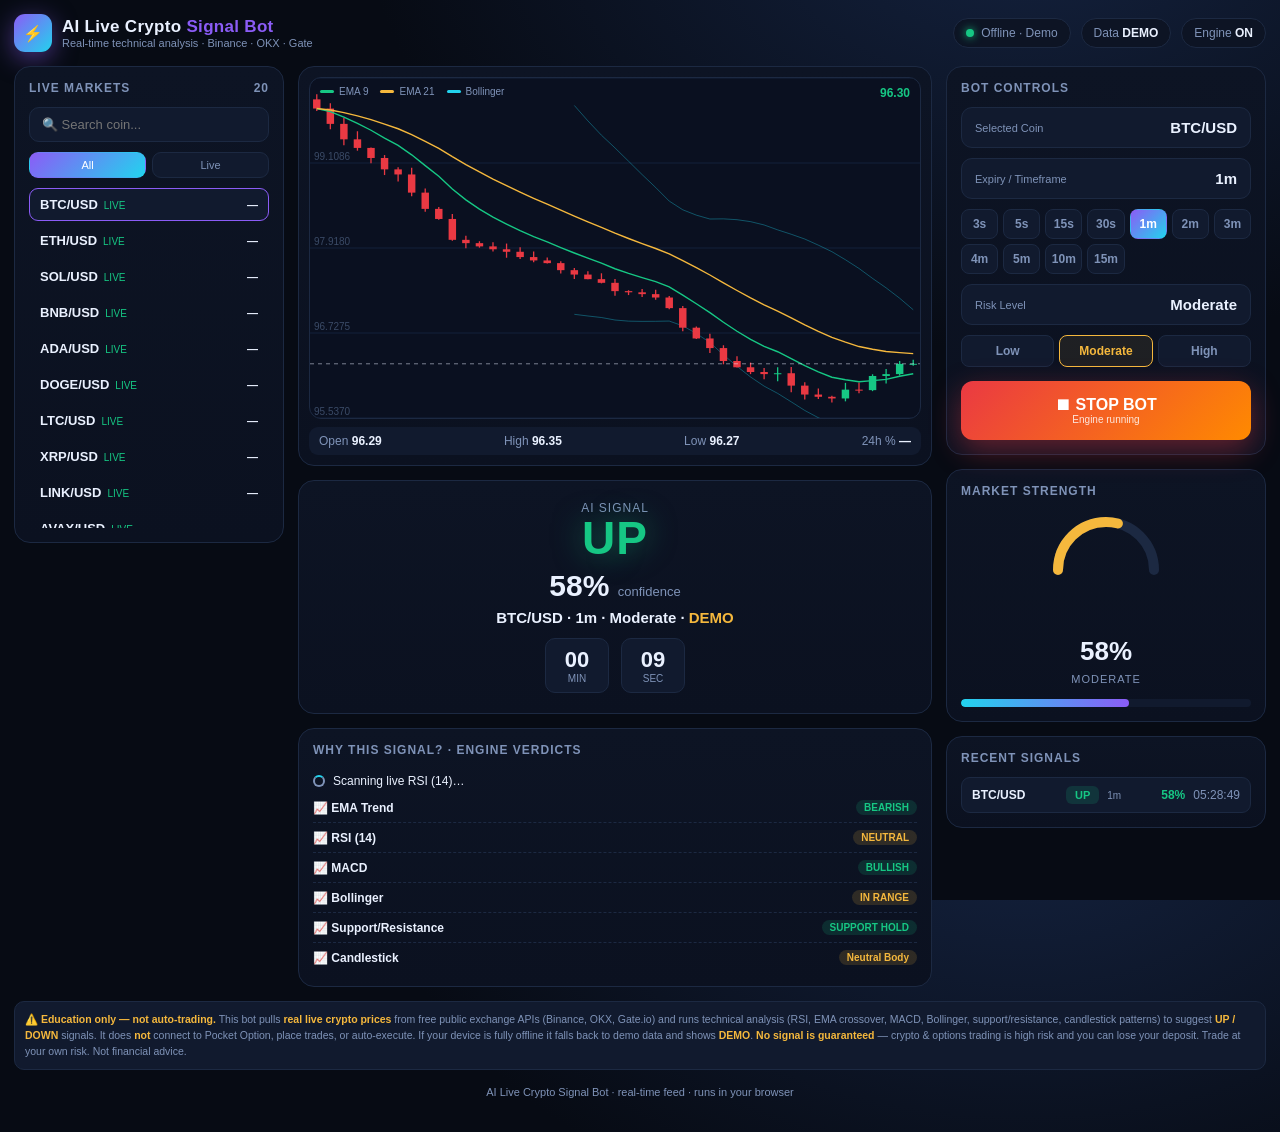
==== commit ea134ca1: "Fix critical RSI array-length bug causing crashes on live data; fix Binance USDT symbol; add guarant" ====
--- a/crypto.html
+++ b/crypto.html
@@ -336,10 +336,11 @@
 /* ---------------- INDICATORS ---------------- */
 function ema(arr,p){ const k=2/(p+1);const out=[];let prev=arr[0];
   for(let i=0;i<arr.length;i++){prev= i===0?arr[0]:arr[i]*k+prev*(1-k);out.push(prev);} return out; }
-function rsi(closes,p=14){ let g=0,l=0;const out=[null];
+function rsi(closes,p=14){ // returns same length as input; null during warmup
+  const out=new Array(closes.length).fill(null); let g=0,l=0;
   for(let i=1;i<closes.length;i++){ const d=closes[i]-closes[i-1];
-    if(i<=p){ g+=d>0?d:0;l+=d<0?-d:0; if(i===p){g/=p;l/=p;out.push(100-100/(1+(l===0?1e-9:g/l)));} continue; }
-    g=(g*(p-1)+(d>0?d:0))/p; l=(l*(p-1)+(d<0?-d:0))/p; out.push(100-100/(1+(l===0?1e-9:g/l))); }
+    if(i<=p){ g+=d>0?d:0;l+=d<0?-d:0; if(i===p){g/=p;l/=p;out[i]=100-100/(1+(l===0?1e-9:g/l));} continue; }
+    g=(g*(p-1)+(d>0?d:0))/p; l=(l*(p-1)+(d<0?-d:0))/p; out[i]=100-100/(1+(l===0?1e-9:g/l)); }
   return out; }
 function sma(arr,p){ const out=[];for(let i=0;i<arr.length;i++){ if(i<p-1){out.push(null);continue;}let s=0;for(let j=i-p+1;j<=i;j++)s+=arr[j];out.push(s/p);}return out; }
 function std(arr,p){ const out=[];const m=sma(arr,p);for(let i=0;i<arr.length;i++){ if(m[i]==null){out.push(null);continue;}let s=0;for(let j=i-p+1;j<=i;j++)s+=(arr[j]-m[i])**2;out.push(Math.sqrt(s/p));}return out; }
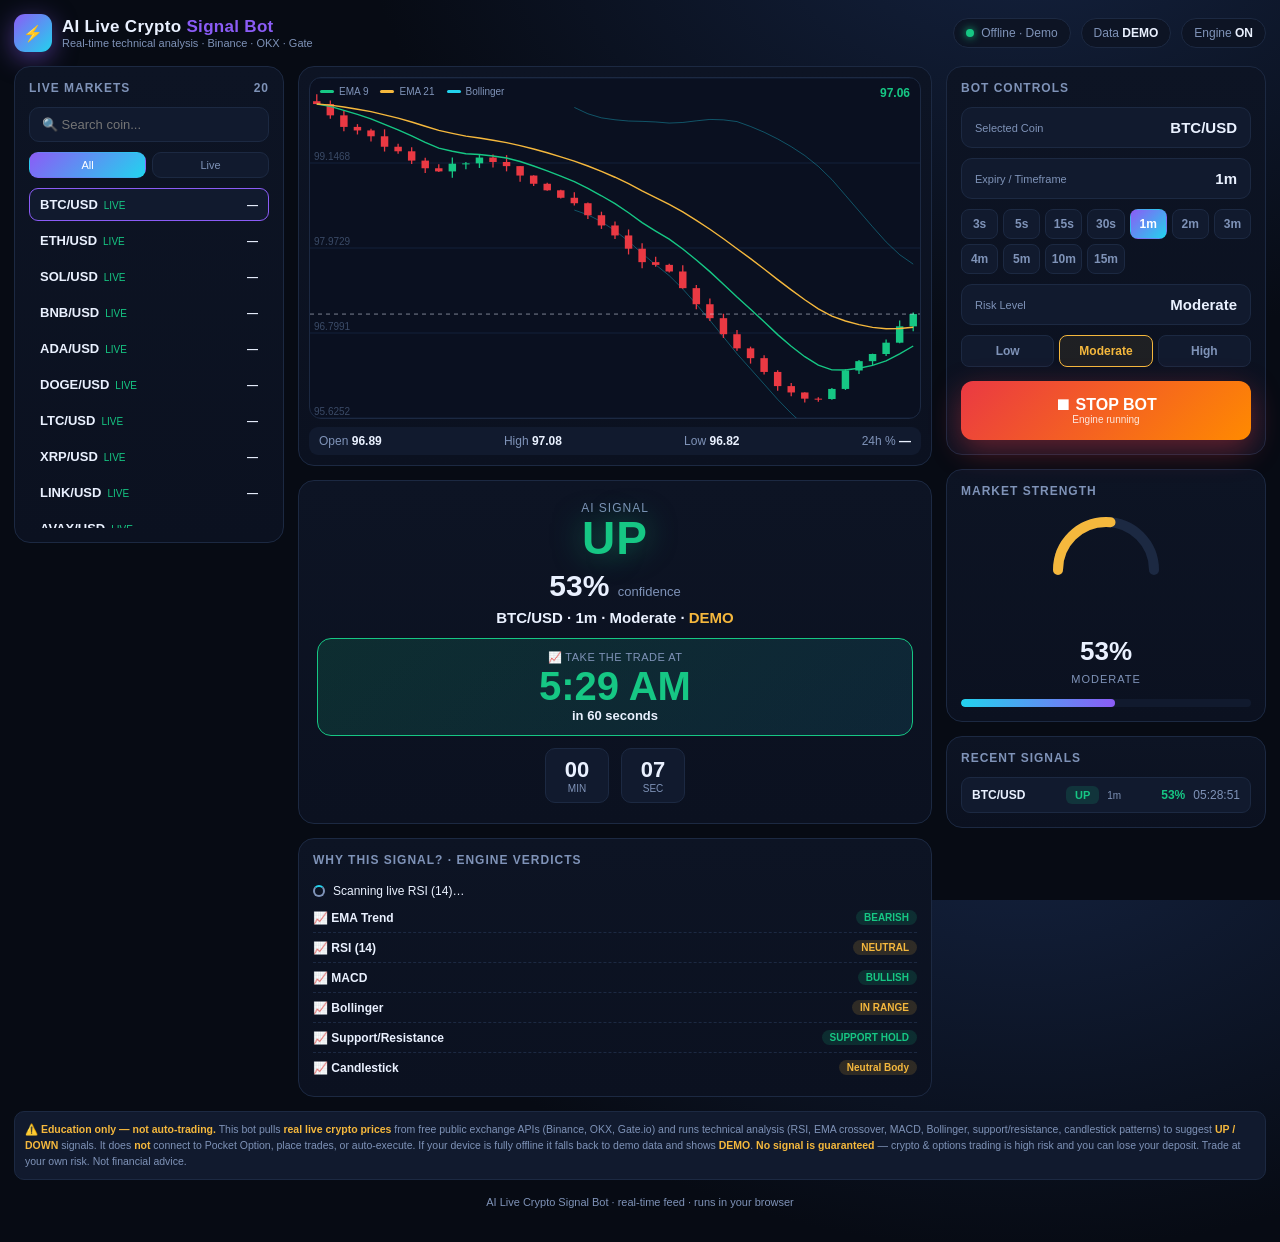
==== commit 1956d069: "Show exact trade time in 12-hour format (e.g. 2:09 PM), fresh signal every cycle with live tick on f" ====
--- a/crypto.html
+++ b/crypto.html
@@ -82,6 +82,12 @@
   .sc-lbl{font-size:12px;color:var(--mut);letter-spacing:1px;text-transform:uppercase}
   .sc-pair{font-size:15px;font-weight:700;margin-top:6px}
 
+  .actnow{margin-top:12px;background:linear-gradient(135deg,rgba(22,199,132,.15),rgba(34,211,238,.1));border:1px solid var(--green);border-radius:14px;padding:12px}
+  .actnow.expiring{border-color:var(--red);background:linear-gradient(135deg,rgba(234,57,67,.18),rgba(245,184,61,.1))}
+  .an-lbl{font-size:11px;color:var(--mut);letter-spacing:.5px;text-transform:uppercase}
+  .an-time{font-size:40px;font-weight:900;font-variant-numeric:tabular-nums;color:var(--green);margin:2px 0;line-height:1}
+  .actnow.expiring .an-time{color:var(--red)}
+  .an-count{font-size:13px;font-weight:700;color:var(--txt)}
   .cd{display:flex;align-items:center;gap:12px;justify-content:center;margin-top:12px}
   .cdbox{background:var(--panel2);border:1px solid var(--line);border-radius:10px;padding:8px 12px;text-align:center;min-width:64px}
   .cdbox .n{font-size:22px;font-weight:800;font-variant-numeric:tabular-nums}
@@ -195,6 +201,11 @@
           <div class="sc-big wait" id="scDir">AWAIT</div>
           <div class="conf"><span id="scConf">—</span> <small>confidence</small></div>
           <div class="sc-pair" id="scPair">Select a coin</div>
+          <div class="actnow" id="actnow">
+            <div class="an-lbl">📈 Take the trade at</div>
+            <div class="an-time" id="anTime">--:--</div>
+            <div class="an-count">in <span id="anSec">00</span> seconds</div>
+          </div>
           <div class="cd">
             <div class="cdbox"><div class="n" id="cdMin">00</div><div class="u">MIN</div></div>
             <div class="cdbox"><div class="n" id="cdSec">00</div><div class="u">SEC</div></div>
@@ -497,6 +508,21 @@
     <span class="t">${ts}</span></div>`);
   if(log.children.length>30)log.lastChild.remove(); }
 
+/* ---------------- ACT-NOW TIMER (exact trade time, 12h) ---------------- */
+const TF_SECC={"3s":3,"5s":5,"15s":15,"30s":30,"1m":60,"2m":120,"3m":180,"4m":240,"5m":300,"10m":600,"15m":900};
+let targetTime=0;
+function fmt12h(ts){ const d=new Date(ts); let h=d.getHours(),m=d.getMinutes();
+  const ap=h>=12?"PM":"AM"; h=h%12; if(h===0)h=12; return h+":"+String(m).padStart(2,"0")+" "+ap; }
+function setTargetTime(){ targetTime=Date.now()+(TF_SECC[state.tf]||60)*1000; }
+function tickActTimer(){
+  const boxEl=document.getElementById("actnow");
+  if(!targetTime){ if(boxEl)boxEl.classList.remove("expiring"); return; }
+  $("anTime").textContent=fmt12h(targetTime);
+  let ms=targetTime-Date.now(); if(ms<0)ms=0;
+  $("anSec").textContent=Math.ceil(ms/1000);
+  if(boxEl){ if(ms<=10000){ boxEl.classList.add("expiring"); } else { boxEl.classList.remove("expiring"); } }
+}
+
 /* ---------------- SOUND / NOTIFY on direction flip ---------------- */
 let lastDir="";
 function beep(type){
@@ -523,6 +549,7 @@
 function tickEngine(){
   if(!state.running)return;
   const sig=makeSignal();
+  setTargetTime();
   notifyFlip(sig);
   state.strength=sig.dir==="wait"?Math.round(20+Math.abs(sig.conf-50)):sig.conf;
   const c=state.candles[state.candles.length-1];
@@ -622,6 +649,7 @@
 // Auto-start so signals appear immediately without pressing the button.
 setTimeout(()=>{ if(!state.running) startLoop(); }, 300);
 try{ if("Notification" in window){ Notification.requestPermission(); } }catch(e){}
+setTargetTime(); setInterval(tickActTimer,250);
 </script>
 </body>
 </html>
